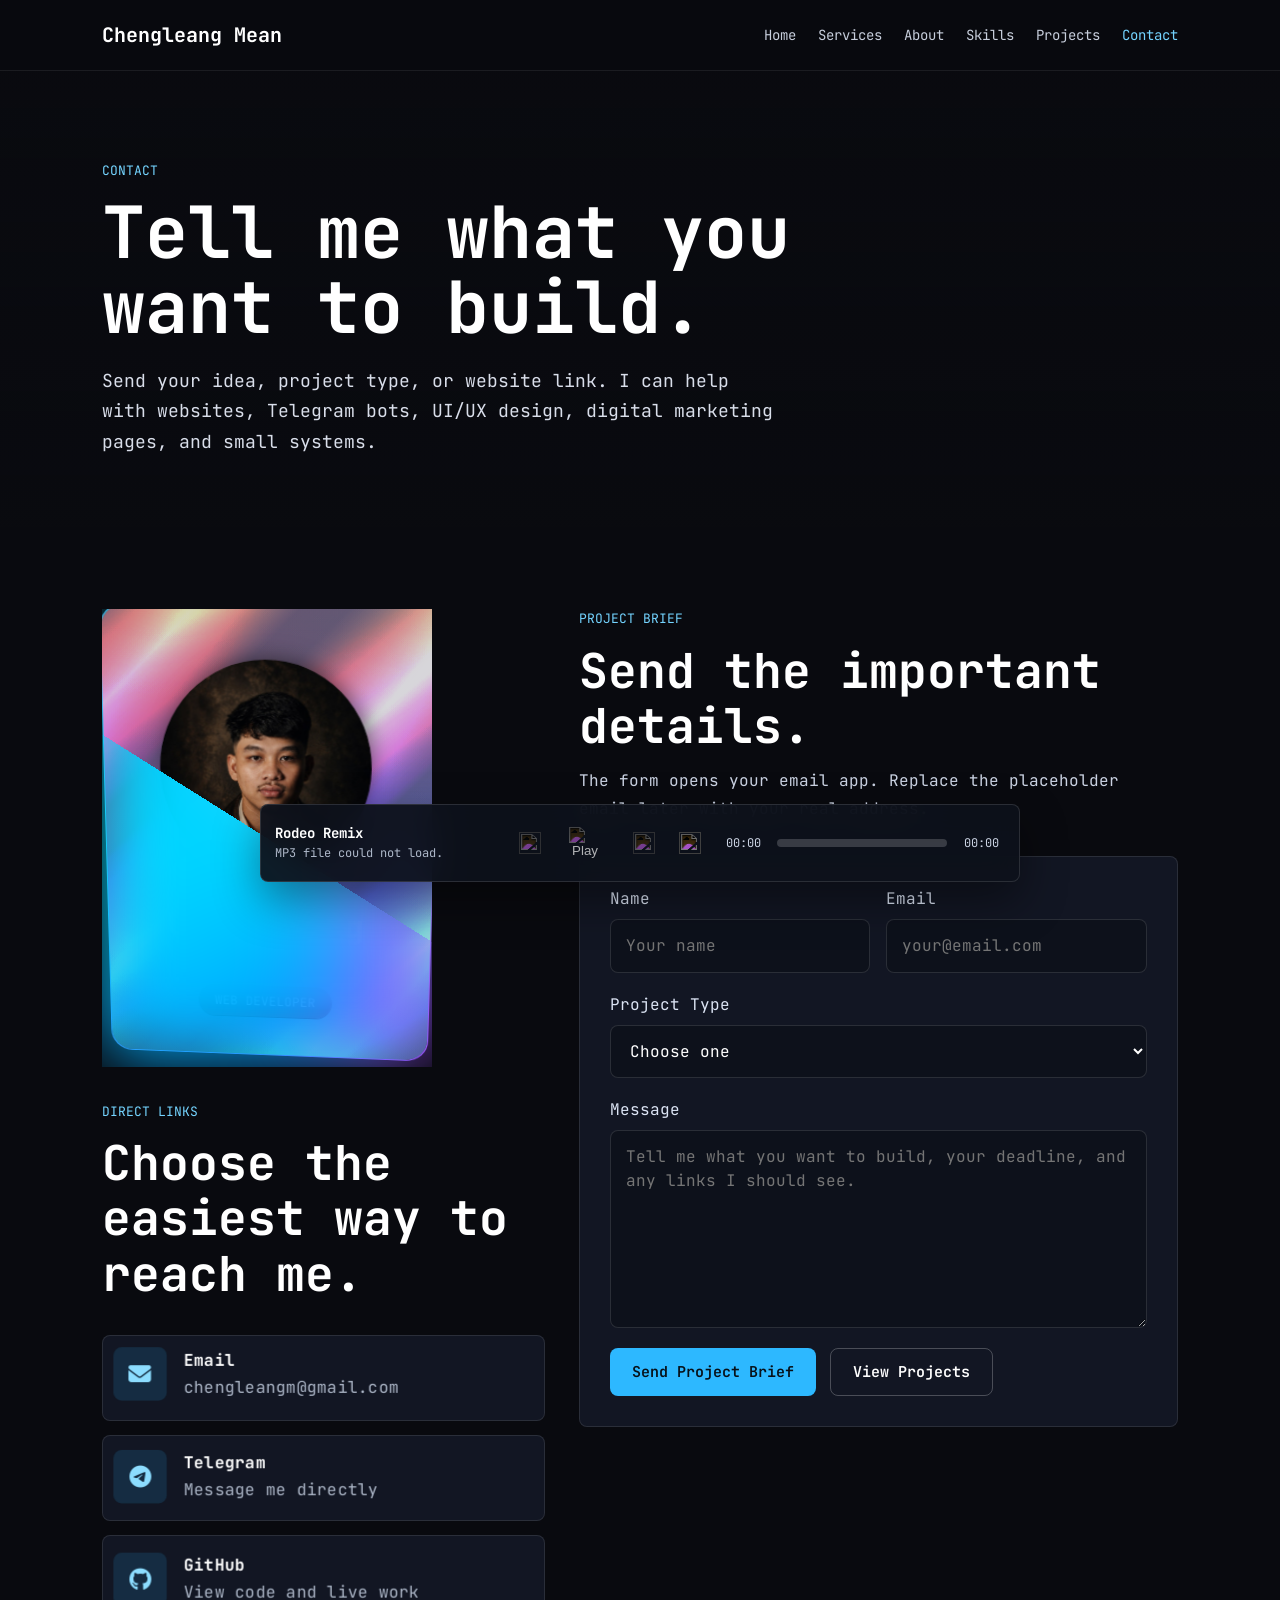
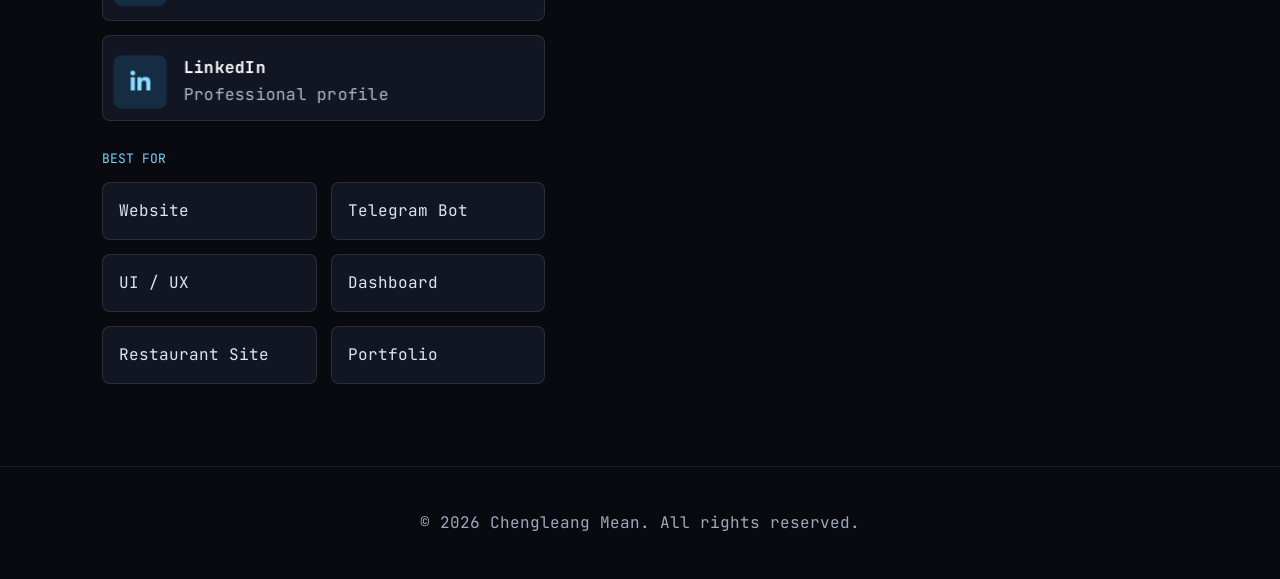
==== contact.html @ f8c08a5d "Initial commit: Portfolio project" ====
<!DOCTYPE html>
<html lang="en">
<head>
  <meta charset="UTF-8" />
  <meta name="viewport" content="width=device-width, initial-scale=1.0"/>
  <title>Contact | Chengleang Mean</title>
  <link rel="stylesheet" href="style.css">
  <link rel="stylesheet" href="https://cdnjs.cloudflare.com/ajax/libs/font-awesome/6.5.1/css/all.min.css"/>
</head>
<body>
<div class="cursor-light" aria-hidden="true"></div>

<header class="site-header">
  <a class="logo" href="index.html">Chengleang Mean</a>
  <nav class="nav-links">
    <a href="index.html">Home</a>
    <a href="services.html">Services</a>
    <a href="about.html">About</a>
    <a href="skills.html">Skills</a>
    <a href="projects.html">Projects</a>
    <a class="active" href="contact.html">Contact</a>
  </nav>
</header>

<main>
  <section class="page-hero contact-hero reveal">
    <p class="eyebrow">Contact</p>
    <h1>Tell me what you want to build.</h1>
    <p>
      Send your idea, project type, or website link. I can help with websites,
      Telegram bots, UI/UX design, digital marketing pages, and small systems.
    </p>
  </section>

  <section class="section-block contact-layout reveal">
    <aside class="contact-sidebar reveal">
      <div class="holo-card-wrapper active reveal">
        <section class="holo-card active" aria-label="Chengleang Mean contact card">
          <div class="holo-inside">
            <div class="holo-card__shine"></div>
            <div class="holo-card__glare"></div>
            <div class="holo-card__content holo-avatar__content">
              <img class="holo-avatar" src="chengleangm.jpg" alt="Chengleang Mean profile">
            </div>
            <div class="holo-card__content">
              <div class="holo-card__details">
                <h3>Chengleang Mean</h3>
                <p>Web Developer</p>
              </div>
            </div>
          </div>
        </section>
      </div>

      <div class="section-heading">
        <p class="eyebrow">Direct Links</p>
        <h2>Choose the easiest way to reach me.</h2>
      </div>

      <div class="contact-methods">
        <a class="contact-method tilt-card reveal" href="mailto:chengleangm@gmail.com">
          <i class="fa-solid fa-envelope"></i>
          <span>
            <strong>Email</strong>
            chengleangm@gmail.com
          </span>
        </a>

        <a class="contact-method tilt-card reveal" href="https://t.me/chengleangmh" target="_blank" rel="noopener">
          <i class="fab fa-telegram"></i>
          <span>
            <strong>Telegram</strong>
            Message me directly
          </span>
        </a>

        <a class="contact-method tilt-card reveal" href="https://github.com/" target="_blank" rel="noopener">
          <i class="fab fa-github"></i>
          <span>
            <strong>GitHub</strong>
            View code and live work
          </span>
        </a>

        <a class="contact-method tilt-card reveal" href="https://www.linkedin.com/in/chengleang-mean-443b2525b" target="_blank" rel="noopener">
          <i class="fab fa-linkedin-in"></i>
          <span>
            <strong>LinkedIn</strong>
            Professional profile
          </span>
        </a>
      </div>

      <div class="contact-note reveal">
        <p class="eyebrow">Best for</p>
        <div class="service-list compact-list">
          <span>Website</span>
          <span>Telegram Bot</span>
          <span>UI / UX</span>
          <span>Dashboard</span>
          <span>Restaurant Site</span>
          <span>Portfolio</span>
        </div>
      </div>
    </aside>

    <div class="contact-panel reveal">
      <div class="section-heading">
        <p class="eyebrow">Project Brief</p>
        <h2>Send the important details.</h2>
        <p class="contact-intro">
          The form opens your email app. Replace the placeholder email later with your real address.
        </p>
      </div>

      <form class="contact-form contact-form-new tilt-card reveal" action="mailto:chengleangm@gmail.com" method="post" enctype="text/plain">
        <div class="form-grid">
          <label>
            Name
            <input type="text" name="name" placeholder="Your name" required>
          </label>
          <label>
            Email
            <input type="email" name="email" placeholder="your@email.com" required>
          </label>
        </div>

        <label>
          Project Type
          <select name="project_type" required>
            <option value="">Choose one</option>
            <option>Website</option>
            <option>Telegram Bot</option>
            <option>UI / UX Design</option>
            <option>Dashboard</option>
            <option>Digital Marketing</option>
            <option>Other</option>
          </select>
        </label>

        <label>
          Message
          <textarea name="message" rows="7" placeholder="Tell me what you want to build, your deadline, and any links I should see." required></textarea>
        </label>

        <div class="form-actions">
          <button class="primary-btn" type="submit">Send Project Brief</button>
          <a class="secondary-btn" href="projects.html">View Projects</a>
        </div>
      </form>
    </div>
  </section>
</main>

<footer class="site-footer">
  <p>&copy; 2026 Chengleang Mean. All rights reserved.</p>
</footer>

<script src="script.js"></script>
</body>
</html>
---- style.css ----
@import url('https://fonts.googleapis.com/css2?family=JetBrains+Mono:wght@400;500;600;700&display=swap');

* {
  box-sizing: border-box;
}

html {
  scroll-behavior: smooth;
  -webkit-text-size-adjust: 100%;
  text-size-adjust: 100%;
}

body {
  margin: 0;
  font-family: "JetBrains Mono", "Consolas", "Courier New", monospace;
  background: #090a0f;
  color: #fff;
  overflow-x: hidden;
  line-height: 1.5;
}

a {
  color: inherit;
  text-decoration: none;
}

.cursor-light {
  position: fixed;
  top: 0;
  left: 0;
  width: 380px;
  height: 380px;
  pointer-events: none;
  z-index: 1;
  border-radius: 50%;
  background: radial-gradient(circle, rgba(45, 184, 255, 0.18), transparent 64%);
  opacity: 0;
  transform: translate3d(-50%, -50%, 0);
  transition: opacity 0.3s ease;
}

.cursor-light.is-visible {
  opacity: 1;
}

.site-header {
  position: sticky;
  top: 0;
  z-index: 20;

  display: flex;
  align-items: center;
  justify-content: space-between;
  gap: 24px;

  padding: 20px 8%;
  background: rgba(9, 10, 15, 0.85);
  border-bottom: 1px solid rgba(255, 255, 255, 0.08);
  backdrop-filter: blur(16px);
}

.logo {
  font-size: 20px;
  font-weight: 700;
}

.nav-links {
  display: flex;
  gap: 22px;
  color: #c7cedc;
  font-size: 14px;
}

.nav-links a {
  white-space: nowrap;
}

.nav-links a:hover {
  color: #fff;
}

.nav-links a.active {
  color: #74d4ff;
}

.page-hero {
  min-height: 42vh;
  padding: 90px 8% 70px;
  display: flex;
  justify-content: center;
  flex-direction: column;
  background:
    linear-gradient(rgba(9, 10, 15, 0.58), rgba(9, 10, 15, 0.94)),
    url("https://images.unsplash.com/photo-1498050108023-c5249f4df085?auto=format&fit=crop&w=1800&q=80") center/cover no-repeat;
}

.page-hero h1 {
  max-width: 820px;
  margin: 0;
  font-size: clamp(42px, 6vw, 72px);
  line-height: 1.05;
}

.page-hero p:not(.eyebrow) {
  max-width: 680px;
  margin: 20px 0 0;
  color: #d9deea;
  font-size: 18px;
  line-height: 1.7;
}

.service-web {
  background:
    linear-gradient(rgba(9, 10, 15, 0.58), rgba(9, 10, 15, 0.94)),
    url("https://images.unsplash.com/photo-1498050108023-c5249f4df085?auto=format&fit=crop&w=1800&q=80") center/cover no-repeat;
}

.service-bot {
  background:
    linear-gradient(rgba(9, 10, 15, 0.58), rgba(9, 10, 15, 0.94)),
    url("https://images.unsplash.com/photo-1518770660439-4636190af475?auto=format&fit=crop&w=1800&q=80") center/cover no-repeat;
}

.service-design {
  background:
    linear-gradient(rgba(9, 10, 15, 0.58), rgba(9, 10, 15, 0.94)),
    url("https://images.unsplash.com/photo-1581291518857-4e27b48ff24e?auto=format&fit=crop&w=1800&q=80") center/cover no-repeat;
}

.service-marketing {
  background:
    linear-gradient(rgba(9, 10, 15, 0.58), rgba(9, 10, 15, 0.94)),
    url("https://images.unsplash.com/photo-1460925895917-afdab827c52f?auto=format&fit=crop&w=1800&q=80") center/cover no-repeat;
}

.service-fullstack {
  background:
    linear-gradient(rgba(9, 10, 15, 0.58), rgba(9, 10, 15, 0.94)),
    url("https://images.unsplash.com/photo-1555066931-4365d14bab8c?auto=format&fit=crop&w=1800&q=80") center/cover no-repeat;
}

.service-security {
  background:
    linear-gradient(rgba(9, 10, 15, 0.58), rgba(9, 10, 15, 0.94)),
    url("https://images.unsplash.com/photo-1550751827-4bd374c3f58b?auto=format&fit=crop&w=1800&q=80") center/cover no-repeat;
}

.about-hero {
  background:
    linear-gradient(rgba(9, 10, 15, 0.48), rgba(9, 10, 15, 0.94)),
    url("https://images.unsplash.com/photo-1516321318423-f06f85e504b3?auto=format&fit=crop&w=1800&q=80") center/cover no-repeat;
}

.contact-hero {
  background:
    linear-gradient(rgba(9, 10, 15, 0.58), rgba(9, 10, 15, 0.94)),
    url("https://images.unsplash.com/photo-1516321497487-e288fb19713f?auto=format&fit=crop&w=1800&q=80") center/cover no-repeat;
}

.hero-section {
  position: relative;
  min-height: 86vh;
  padding: 90px 8% 70px;

  display: grid;
  grid-template-columns: minmax(0, 1.4fr) minmax(280px, 0.6fr);
  align-items: center;
  gap: 50px;

  background:
    linear-gradient(rgba(9, 10, 15, 0.42), rgba(9, 10, 15, 0.92)),
    url("https://images.unsplash.com/photo-1498050108023-c5249f4df085?auto=format&fit=crop&w=1800&q=80") center/cover no-repeat;
  isolation: isolate;
  overflow: hidden;
}

.hero-section::before {
  content: "";
  position: absolute;
  inset: 0;
  z-index: -1;
  background:
    radial-gradient(circle at var(--hero-x, 50%) var(--hero-y, 45%), rgba(45, 184, 255, 0.24), transparent 34%),
    linear-gradient(rgba(9, 10, 15, 0.2), rgba(9, 10, 15, 0.55));
  transition: background-position 0.2s ease;
}

.hero-content {
  max-width: 760px;
}

.eyebrow {
  margin: 0 0 14px;
  color: #74d4ff;
  font-size: 13px;
  letter-spacing: 0;
  text-transform: uppercase;
}

.hero-content h1 {
  margin: 0;
  max-width: 720px;
  font-size: clamp(42px, 7vw, 78px);
  line-height: 1.02;
}

.hero-content p:not(.eyebrow) {
  max-width: 620px;
  margin: 22px 0 0;
  color: #d9deea;
  font-size: 18px;
  line-height: 1.7;
}

.hero-actions {
  display: flex;
  flex-wrap: wrap;
  gap: 14px;
  margin-top: 34px;
}

.primary-btn,
.secondary-btn {
  display: inline-flex;
  align-items: center;
  justify-content: center;
  gap: 8px;
  min-height: 48px;
  padding: 0 22px;
  border-radius: 8px;
  font-size: 15px;
  font-family: inherit;
  font-weight: 600;
  text-align: center;
  line-height: 1.35;
}

.primary-btn {
  background: #2db8ff;
  color: #071018;
}

.secondary-btn {
  border: 1px solid rgba(255, 255, 255, 0.24);
  color: #fff;
}

.hero-panel {
  position: relative;
  padding: 28px;
  border: 1px solid rgba(255, 255, 255, 0.15);
  border-radius: 8px;
  background: rgba(9, 10, 15, 0.58);
  box-shadow: 0 20px 70px rgba(0, 0, 0, 0.35);
  transform-style: preserve-3d;
  will-change: transform;
}

.hero-panel::before,
.card::before,
.project-card::before {
  content: "";
  position: absolute;
  inset: 0;
  pointer-events: none;
  border-radius: inherit;
  background: radial-gradient(circle at var(--shine-x, 50%) var(--shine-y, 0%), rgba(255, 255, 255, 0.22), transparent 34%);
  opacity: 0;
  transition: opacity 0.25s ease;
  display: none;
}

.hero-panel.is-tilting::before,
.card.is-tilting::before,
.project-card.is-tilting::before {
  opacity: 0;
}

.hero-panel span {
  display: block;
  color: #aeb8c9;
  font-size: 14px;
  margin-bottom: 10px;
}

.hero-panel strong {
  display: block;
  font-size: 26px;
  line-height: 1.35;
}

.section-block {
  position: relative;
  padding: 82px 8%;
}

.section-heading {
  max-width: 760px;
  margin-bottom: 34px;
}

.section-heading h2,
.contact-section h2 {
  margin: 0;
  font-size: clamp(30px, 4vw, 48px);
  line-height: 1.15;
}

.split-section {
  display: grid;
  grid-template-columns: minmax(0, 0.9fr) minmax(0, 1.1fr);
  gap: 50px;
  background: #10131d;
}

.about-text p {
  margin: 0 0 18px;
  color: #cbd3e3;
  line-height: 1.8;
  font-size: 17px;
}

.about-actions {
  display: flex;
  flex-wrap: wrap;
  gap: 14px;
  margin-top: 26px;
}

.container {
  padding: 0;

  display: grid;

  grid-template-columns: repeat(4, minmax(0, 280px));

  gap: 25px;

  justify-content: center;
  perspective: 1200px;
}

.card {
  position: relative;
  display: block;
  width: 100%;
  height: 300px;
  background: #111;
  overflow: hidden;
  border-radius: 20px;
  transform-style: preserve-3d;
  transition: transform 0.18s ease, box-shadow 0.35s ease;
  box-shadow: 0 20px 40px rgba(0,0,0,0.5);
  will-change: transform;
  contain: layout paint;
  backface-visibility: hidden;
}

.card:focus-visible {
  outline: 3px solid #74d4ff;
  outline-offset: 5px;
}

.card img {
  width: 100%;
  height: 100%;
  display: block;
  object-fit: cover;
  object-position: center;
  filter: saturate(1.12) contrast(1.05);
  opacity: 0.72;
  transition: transform 0.45s ease, opacity 0.45s ease, filter 0.45s ease;
  transform: translateZ(0);
}

.card-info {
  position: absolute;
  bottom: 0;
  padding: 20px;
  z-index: 2;
  width: 100%;
  background: linear-gradient(to top, rgba(0,0,0,0.9), transparent);
  backdrop-filter: blur(5px);
  transform: translateZ(42px);
}

.card-info h1 {
  max-width: 270px;
  font-size: 28px;
  line-height: 1.1;
  margin-bottom: 10px;
  text-shadow: 0 2px 4px rgba(0,0,0,0.5);
}

.card-info p {
  line-height: 1.5;
  color: #ddd;
  text-shadow: 0 1px 2px rgba(0,0,0,0.5);
  margin: 0;
}

.card:hover,
.card.is-tilting {
  box-shadow: 0 28px 60px rgba(0,0,0,0.62);
}

.card:hover img {
  filter: saturate(1.24) contrast(1.08);
  opacity: 0.9;
  transform: scale(1.08);
}

.skills-grid {
  display: grid;
  grid-template-columns: repeat(5, minmax(140px, 1fr));
  gap: 14px;
}

.skills-grid span {
  min-height: 54px;
  padding: 16px;
  border: 1px solid rgba(255, 255, 255, 0.1);
  border-radius: 8px;
  background: #121623;
  color: #dce4f4;
  text-align: center;
}

.projects-grid {
  display: grid;
  grid-template-columns: repeat(3, minmax(0, 1fr));
  gap: 22px;
  perspective: 1200px;
}

.project-card {
  position: relative;
  overflow: hidden;
  border-radius: 8px;
  background: #121623;
  border: 1px solid rgba(255, 255, 255, 0.1);
  transform-style: preserve-3d;
  transition: transform 0.18s ease, border-color 0.3s ease, box-shadow 0.3s ease;
  will-change: transform;
  contain: layout paint;
  backface-visibility: hidden;
}

.project-card img {
  width: 100%;
  aspect-ratio: 16 / 10;
  object-fit: cover;
  object-position: center;
  display: block;
  filter: saturate(1.08) contrast(1.04);
}

.project-card div {
  padding: 20px;
  transform: translateZ(34px);
}

.project-card:hover,
.project-card.is-tilting {
  border-color: rgba(116, 212, 255, 0.38);
  box-shadow: 0 24px 58px rgba(0, 0, 0, 0.42);
}

.project-card h3 {
  margin: 0 0 10px;
  font-size: 22px;
}

.project-card p {
  margin: 0 0 14px;
  color: #cbd3e3;
  line-height: 1.6;
}

.project-card span {
  display: block;
  margin-bottom: 18px;
  color: #74d4ff;
  font-size: 14px;
}

.project-meta {
  display: grid;
  gap: 8px;
  margin: 0 0 18px;
  padding: 0 !important;
  transform: translateZ(34px);
}

.project-meta small {
  display: block;
  padding: 9px 10px;
  border-radius: 8px;
  background: rgba(255, 255, 255, 0.055);
  color: #dce4f4;
  line-height: 1.45;
}

.project-points {
  display: grid;
  gap: 8px;
  margin: 0 0 20px;
  padding-left: 18px;
  color: #dce4f4;
  font-size: 14px;
  line-height: 1.55;
}

.project-points.compact {
  gap: 6px;
  margin-bottom: 18px;
}

.project-card a {
  display: inline-flex;
  align-items: center;
  min-height: 40px;
  padding: 0 16px;
  border-radius: 8px;
  background: rgba(45, 184, 255, 0.14);
  color: #8cddff;
}

.project-ring-section {
  overflow: hidden;
  background: #10131d;
}

.project-ring-stage {
  position: relative;
  min-height: 560px;
  display: grid;
  place-items: center;
  perspective: 1800px;
  overflow: hidden;
  border-block: 1px solid rgba(255, 255, 255, 0.08);
  contain: layout paint;
}

.project-ring,
.project-ring-card,
.project-ring-vignette,
.project-ring-dragger {
  transform-style: preserve-3d;
  user-select: none;
}

.project-ring {
  position: relative;
  width: min(72vw, 520px);
  height: 310px;
}

.project-ring-card {
  position: absolute;
  inset: 0;
  display: flex;
  justify-content: flex-end;
  flex-direction: column;
  gap: 8px;
  padding: 24px;
  overflow: hidden;
  border-radius: 8px;
  background-size: cover;
  background-position: center;
  border: 1px solid rgba(255, 255, 255, 0.16);
  box-shadow: 0 30px 80px rgba(0, 0, 0, 0.48);
  backface-visibility: hidden;
  will-change: transform;
  contain: paint;
}

.project-ring-card::before {
  content: "";
  position: absolute;
  inset: 0;
  pointer-events: none;
  background: linear-gradient(to top, rgba(0, 0, 0, 0.7), rgba(0, 0, 0, 0));
}

.project-ring-card span,
.project-ring-card small {
  position: relative;
  z-index: 1;
  display: block;
  text-shadow: 0 3px 12px rgba(0, 0, 0, 0.65);
}

.project-ring-card span {
  color: #fff;
  font-size: clamp(22px, 3vw, 32px);
  font-weight: 700;
  line-height: 1.1;
}

.project-ring-card small {
  max-width: 420px;
  color: #dce4f4;
  font-size: 14px;
  line-height: 1.55;
}

.project-ring-vignette {
  position: absolute;
  inset: 0;
  pointer-events: none;
  display: none;
}

.project-ring-dragger {
  position: absolute;
  inset: 0;
  cursor: grab;
  z-index: 3;
}

.project-ring-dragger:active {
  cursor: grabbing;
}

.contact-section {
  display: grid;
  grid-template-columns: minmax(0, 1fr) minmax(280px, 0.8fr);
  gap: 40px;
  align-items: center;
  background: #10131d;
}

.contact-section p:not(.eyebrow) {
  color: #cbd3e3;
  line-height: 1.7;
}

.contact-links {
  display: grid;
  grid-template-columns: repeat(2, minmax(0, 1fr));
  gap: 14px;
}

.contact-links a {
  display: flex;
  align-items: center;
  gap: 10px;
  min-height: 54px;
  padding: 0 16px;
  border-radius: 8px;
  background: #151a27;
  border: 1px solid rgba(255, 255, 255, 0.1);
  color: #e6ecf7;
  transition: transform 0.25s ease, border-color 0.25s ease, background 0.25s ease;
  line-height: 1.35;
}

.contact-links a:hover {
  transform: translateY(-4px);
  border-color: rgba(116, 212, 255, 0.42);
  background: #1a2131;
}

.contact-links i {
  color: #74d4ff;
}

.portfolio-music-section {
  overflow: hidden;
  background:
    radial-gradient(circle at 18% 20%, rgba(116, 212, 255, 0.16), transparent 28%),
    linear-gradient(135deg, #10131d 0%, #151a27 100%);
}

.portfolio-music-container {
  position: relative;
  display: grid;
  grid-template-columns: minmax(220px, 320px) minmax(280px, 500px);
  align-items: stretch;
  width: min(100%, 860px);
  margin-inline: auto;
  border-radius: 8px;
  overflow: visible;
  box-shadow: 0 28px 70px rgba(0, 0, 0, 0.38);
}

.portfolio-album-cover {
  position: relative;
  min-height: 320px;
  background: #0d111b;
}

.portfolio-cover {
  width: 100%;
  height: 100%;
  display: block;
  object-fit: cover;
  filter: saturate(1.05) contrast(1.04);
}

.portfolio-music-player {
  display: flex;
  justify-content: center;
  flex-direction: column;
  gap: 14px;
  padding: 34px;
  background: #f6f8fc;
  color: #151a27;
}

.portfolio-music-title {
  margin: 0;
  font-size: clamp(26px, 4vw, 40px);
  line-height: 1.1;
}

.portfolio-music-author,
.portfolio-music-note {
  margin: 0;
  color: #5e687a;
}

.portfolio-music-time {
  display: flex;
  justify-content: space-between;
  gap: 20px;
  color: #5e687a;
  font-size: 14px;
}

.portfolio-music-bar {
  width: 100%;
  height: 10px;
  padding: 0;
  overflow: hidden;
  border: 0;
  border-radius: 999px;
  background: #dfe5ef;
  cursor: pointer;
}

.portfolio-music-bar span {
  display: block;
  width: 0%;
  height: 100%;
  border-radius: inherit;
  background: #2db8ff;
  transition: width 0.18s linear;
}

.portfolio-music-order {
  display: flex;
  justify-content: flex-end;
}

.portfolio-icon-button,
.portfolio-play-button {
  border: 0;
  background: transparent;
  cursor: pointer;
  opacity: 0.68;
  transition: opacity 0.25s ease, transform 0.25s ease;
}

.portfolio-icon-button:hover,
.portfolio-play-button:hover,
.portfolio-icon-button.is-active {
  opacity: 1;
}

.portfolio-icon-button:active,
.portfolio-play-button:active {
  transform: scale(0.94);
}

.portfolio-icon-button {
  width: 34px;
  height: 34px;
  padding: 6px;
}

.portfolio-play-button {
  width: 64px;
  height: 64px;
  padding: 10px;
}

.portfolio-icon-button img,
.portfolio-play-button img {
  width: 100%;
  height: 100%;
  display: block;
}

.portfolio-music-control {
  display: flex;
  align-items: center;
  justify-content: center;
  gap: 20px;
}

.global-music-player {
  position: fixed;
  left: 50%;
  bottom: 18px;
  z-index: 60;
  width: min(calc(100% - 28px), 760px);
  min-height: 72px;
  display: grid;
  grid-template-columns: minmax(140px, 1fr) 36px 58px 36px 36px 48px minmax(90px, 170px) 48px;
  gap: 10px;
  align-items: center;
  padding: 12px 14px;
  border-radius: 8px;
  border: 1px solid rgba(255, 255, 255, 0.12);
  background: rgba(13, 17, 27, 0.94);
  color: #fff;
  box-shadow: 0 18px 46px rgba(0, 0, 0, 0.42);
  backdrop-filter: blur(16px);
  transform: translateX(-50%);
}

.global-music-player strong,
.global-music-player span {
  display: block;
}

.global-music-player strong {
  font-size: 14px;
  line-height: 1.25;
}

.global-music-player [data-music-status] {
  margin-top: 3px;
  color: #aeb8c9;
  font-size: 12px;
  line-height: 1.35;
}

.global-music-player .portfolio-icon-button {
  filter: invert(1);
}

.global-music-player .portfolio-play-button {
  width: 52px;
  height: 52px;
  filter: invert(1);
}

.global-music-time {
  color: #cbd3e3;
  font-size: 12px;
  text-align: center;
}

.global-music-progress {
  height: 8px;
  padding: 0;
  overflow: hidden;
  border: 0;
  border-radius: 999px;
  background: rgba(255, 255, 255, 0.18);
  cursor: pointer;
}

.global-music-progress span {
  width: 0%;
  height: 100%;
  border-radius: inherit;
  background: #2db8ff;
}

.site-footer {
  padding: 28px 8%;
  color: #9fa9bb;
  text-align: center;
  background: #090a0f;
  border-top: 1px solid rgba(255, 255, 255, 0.08);
}

.reveal {
  opacity: 0;
  transform: translateY(36px);
  transition: opacity 0.75s ease, transform 0.75s ease;
}

.reveal.is-visible {
  opacity: 1;
  transform: translateY(0);
}

.skills-grid span {
  transition: transform 0.25s ease, border-color 0.25s ease, background 0.25s ease;
}

.skills-grid span:hover {
  transform: translateY(-5px) scale(1.02);
  border-color: rgba(116, 212, 255, 0.38);
  background: #172033;
}

.detail-grid {
  display: grid;
  grid-template-columns: repeat(3, minmax(0, 1fr));
  gap: 22px;
  perspective: 1200px;
}

.detail-card {
  position: relative;
  min-height: 230px;
  padding: 28px;
  border-radius: 8px;
  background: #121623;
  border: 1px solid rgba(255, 255, 255, 0.1);
  transform-style: preserve-3d;
  transition: transform 0.18s ease, border-color 0.25s ease, box-shadow 0.25s ease;
  will-change: transform;
  contain: layout paint;
  backface-visibility: hidden;
}

.detail-card::before,
.contact-form::before {
  content: "";
  position: absolute;
  inset: 0;
  pointer-events: none;
  border-radius: inherit;
  background: radial-gradient(circle at var(--shine-x, 50%) var(--shine-y, 0%), rgba(255, 255, 255, 0.18), transparent 38%);
  opacity: 0;
  transition: opacity 0.25s ease;
  display: none;
}

.detail-card.is-tilting::before,
.contact-form.is-tilting::before {
  opacity: 0;
}

.detail-card:hover,
.detail-card.is-tilting {
  border-color: rgba(116, 212, 255, 0.38);
  box-shadow: 0 24px 58px rgba(0, 0, 0, 0.42);
}

.detail-card i {
  color: #74d4ff;
  font-size: 30px;
  margin-bottom: 20px;
  transform: translateZ(36px);
}

.detail-card h3,
.detail-card p {
  transform: translateZ(32px);
}

.detail-card h3 {
  margin: 0 0 12px;
  font-size: 22px;
}

.detail-card p {
  margin: 0;
  color: #cbd3e3;
  line-height: 1.7;
}

.service-list {
  display: grid;
  grid-template-columns: repeat(4, minmax(0, 1fr));
  gap: 14px;
}

.service-list span {
  min-height: 58px;
  display: flex;
  align-items: center;
  padding: 14px 16px;
  border-radius: 8px;
  background: #121623;
  border: 1px solid rgba(255, 255, 255, 0.1);
  color: #dce4f4;
  transition: transform 0.25s ease, border-color 0.25s ease, background 0.25s ease;
}

.service-list span:hover {
  transform: translateY(-4px);
  border-color: rgba(116, 212, 255, 0.38);
  background: #172033;
}

.service-detail-grid {
  display: grid;
  grid-template-columns: repeat(2, minmax(0, 1fr));
  gap: 22px;
  perspective: 1200px;
}

.service-detail-card {
  position: relative;
  display: grid;
  grid-template-columns: 54px minmax(0, 1fr);
  gap: 20px;
  min-height: 300px;
  padding: 26px;
  border-radius: 8px;
  background: #121623;
  border: 1px solid rgba(255, 255, 255, 0.1);
  transform-style: preserve-3d;
  transition: transform 0.18s ease, border-color 0.25s ease, box-shadow 0.25s ease;
  will-change: transform;
  contain: layout paint;
  backface-visibility: hidden;
}

.service-detail-card::before {
  content: "";
  position: absolute;
  inset: 0;
  pointer-events: none;
  border-radius: inherit;
  background: radial-gradient(circle at var(--shine-x, 50%) var(--shine-y, 0%), rgba(255, 255, 255, 0.18), transparent 38%);
  opacity: 0;
  transition: opacity 0.25s ease;
  display: none;
}

.service-detail-card:hover,
.service-detail-card.is-tilting {
  border-color: rgba(116, 212, 255, 0.38);
  box-shadow: 0 24px 58px rgba(0, 0, 0, 0.42);
}

.service-detail-card.is-tilting::before {
  opacity: 0;
}

.service-detail-card i {
  display: inline-flex;
  align-items: center;
  justify-content: center;
  width: 54px;
  height: 54px;
  border-radius: 8px;
  background: rgba(45, 184, 255, 0.14);
  color: #8cddff;
  font-size: 24px;
  transform: translateZ(36px);
}

.service-detail-card div {
  transform: translateZ(30px);
}

.service-detail-card h3 {
  margin: 0 0 12px;
  font-size: 24px;
}

.service-detail-card p {
  margin: 0 0 16px;
  color: #cbd3e3;
  line-height: 1.7;
}

.service-detail-card ul {
  margin: 0 0 20px;
  padding-left: 20px;
  color: #dce4f4;
  line-height: 1.8;
}

.service-detail-card a {
  display: inline-flex;
  align-items: center;
  min-height: 40px;
  padding: 0 16px;
  border-radius: 8px;
  background: rgba(45, 184, 255, 0.14);
  color: #8cddff;
  transition: transform 0.25s ease, box-shadow 0.25s ease, background 0.25s ease;
}

.service-detail-card a:hover {
  transform: translateY(-3px);
  box-shadow: 0 14px 34px rgba(45, 184, 255, 0.18);
}

.stats-grid {
  display: grid;
  grid-template-columns: repeat(4, minmax(0, 1fr));
  gap: 18px;
  perspective: 1200px;
}

.stat-card {
  position: relative;
  min-height: 170px;
  padding: 24px;
  border-radius: 8px;
  background: #121623;
  border: 1px solid rgba(255, 255, 255, 0.1);
  transform-style: preserve-3d;
  transition: transform 0.18s ease, border-color 0.25s ease, box-shadow 0.25s ease;
  will-change: transform;
  contain: layout paint;
  backface-visibility: hidden;
}

.stat-card::before {
  content: "";
  position: absolute;
  inset: 0;
  pointer-events: none;
  border-radius: inherit;
  background: radial-gradient(circle at var(--shine-x, 50%) var(--shine-y, 0%), rgba(255, 255, 255, 0.18), transparent 38%);
  opacity: 0;
  transition: opacity 0.25s ease;
  display: none;
}

.stat-card.is-tilting::before {
  opacity: 0;
}

.stat-card:hover,
.stat-card.is-tilting {
  border-color: rgba(116, 212, 255, 0.38);
  box-shadow: 0 24px 58px rgba(0, 0, 0, 0.42);
}

.stat-card strong {
  display: block;
  color: #74d4ff;
  font-size: 34px;
  margin-bottom: 18px;
  transform: translateZ(34px);
}

.stat-card span {
  display: block;
  color: #dce4f4;
  line-height: 1.55;
  transform: translateZ(30px);
}

.process-section {
  background: #10131d;
}

.process-list {
  display: grid;
  gap: 16px;
}

.process-item {
  display: grid;
  grid-template-columns: 58px minmax(0, 1fr);
  gap: 20px;
  align-items: start;
  padding: 22px;
  border-radius: 8px;
  background: #121623;
  border: 1px solid rgba(255, 255, 255, 0.1);
}

.process-item span {
  display: inline-flex;
  align-items: center;
  justify-content: center;
  width: 46px;
  height: 46px;
  border-radius: 8px;
  background: rgba(45, 184, 255, 0.14);
  color: #8cddff;
  font-size: 20px;
}

.process-item h3 {
  margin: 0 0 8px;
  font-size: 22px;
}

.process-item p {
  margin: 0;
  color: #cbd3e3;
  line-height: 1.7;
}

.about-cta {
  display: flex;
  align-items: center;
  justify-content: space-between;
  gap: 28px;
  background:
    linear-gradient(rgba(9, 10, 15, 0.82), rgba(9, 10, 15, 0.92)),
    url("https://images.unsplash.com/photo-1551434678-e076c223a692?auto=format&fit=crop&w=1800&q=80") center/cover no-repeat;
}

.about-cta h2 {
  max-width: 820px;
  margin: 0;
  font-size: clamp(30px, 4vw, 48px);
  line-height: 1.15;
}

.contact-page {
  display: grid;
  grid-template-columns: minmax(260px, 0.7fr) minmax(320px, 1fr);
  gap: 30px;
  align-items: start;
}

.contact-layout {
  display: grid;
  grid-template-columns: minmax(300px, 0.85fr) minmax(0, 1.15fr);
  gap: 34px;
  align-items: start;
}

.holo-card-wrapper {
  --pointer-x: 50%;
  --pointer-y: 50%;
  --pointer-from-center: 0;
  --pointer-from-top: 0.5;
  --pointer-from-left: 0.5;
  --card-opacity: 0;
  --rotate-x: 0deg;
  --rotate-y: 0deg;
  --background-x: 50%;
  --background-y: 50%;
  --holo-grain: url("https://assets.codepen.io/13471/grain.webp");
  --holo-mask: url("https://assets.codepen.io/13471/metafy-repeat.png");
  --holo-radius: 22px;

  position: relative;
  width: min(100%, 330px);
  margin: 0 0 34px;
  perspective: 900px;
  transform-style: preserve-3d;
  touch-action: none;
  contain: layout paint;
}

.holo-card-wrapper::before {
  content: "";
  position: absolute;
  inset: -12px;
  border-radius: var(--holo-radius);
  background:
    radial-gradient(
      farthest-side circle at var(--pointer-x) var(--pointer-y),
      hsla(266, 100%, 90%, var(--card-opacity)) 4%,
      hsla(266, 50%, 80%, calc(var(--card-opacity) * 0.75)) 10%,
      hsla(266, 25%, 70%, calc(var(--card-opacity) * 0.5)) 50%,
      hsla(266, 0%, 60%, 0) 100%
    ),
    radial-gradient(35% 52% at 55% 20%, rgba(0, 255, 170, 0.76) 0%, rgba(7, 58, 255, 0) 100%),
    radial-gradient(100% 100% at 50% 50%, #00c1ff 1%, rgba(7, 58, 255, 0) 76%),
    conic-gradient(from 124deg at 50% 50%, #c137ff 0%, #07c6ff 40%, #07c6ff 60%, #c137ff 100%);
  filter: contrast(1.2) saturate(1.8) blur(36px);
  opacity: var(--card-opacity);
  transform: scale(0.9) translate3d(0, 0, 0.1px);
  transition: opacity 0.45s ease, filter 0.45s ease;
}

.holo-card-wrapper:hover,
.holo-card-wrapper.active {
  --card-opacity: 1;
}

.holo-card {
  position: relative;
  display: grid;
  width: 100%;
  aspect-ratio: 0.72;
  overflow: hidden;
  border-radius: var(--holo-radius);
  background:
    radial-gradient(
      farthest-side circle at var(--pointer-x) var(--pointer-y),
      hsla(266, 100%, 90%, var(--card-opacity)) 4%,
      hsla(266, 50%, 80%, calc(var(--card-opacity) * 0.75)) 10%,
      hsla(266, 25%, 70%, calc(var(--card-opacity) * 0.5)) 50%,
      hsla(266, 0%, 60%, 0) 100%
    ),
    radial-gradient(35% 52% at 55% 20%, rgba(0, 255, 170, 0.76) 0%, rgba(7, 58, 255, 0) 100%),
    radial-gradient(100% 100% at 50% 50%, #00c1ff 1%, rgba(7, 58, 255, 0) 76%),
    conic-gradient(from 124deg at 50% 50%, #c137ff 0%, #07c6ff 40%, #07c6ff 60%, #c137ff 100%);
  box-shadow:
    rgba(0, 0, 0, 0.75) calc((var(--pointer-from-left) * 10px) - 3px)
    calc((var(--pointer-from-top) * 20px) - 6px) 24px -6px;
  transform: translate3d(0, 0, 0.1px) rotateX(var(--rotate-y)) rotateY(var(--rotate-x));
  transform-style: preserve-3d;
  transition: transform 0.7s ease;
  will-change: transform;
  backface-visibility: hidden;
}

.holo-inside,
.holo-card__shine,
.holo-card__glare,
.holo-card__content {
  position: absolute;
  inset: 0;
  border-radius: var(--holo-radius);
  transform-style: preserve-3d;
  pointer-events: none;
  will-change: transform, opacity, background-position, filter;
}

.holo-inside {
  inset: 1px;
  background:
    linear-gradient(145deg, rgba(96, 73, 110, 0.55) 0%, rgba(113, 196, 255, 0.27) 100%),
    rgba(0, 0, 0, 0.88);
}

.holo-card__shine {
  z-index: 3;
  background-image:
    repeating-linear-gradient(
      0deg,
      hsl(2, 100%, 73%) 5%,
      hsl(53, 100%, 69%) 10%,
      hsl(93, 100%, 69%) 15%,
      hsl(176, 100%, 76%) 20%,
      hsl(228, 100%, 74%) 25%,
      hsl(283, 100%, 73%) 30%,
      hsl(2, 100%, 73%) 35%
    ),
    repeating-linear-gradient(
      -45deg,
      #0e152e 0%,
      hsl(180, 10%, 60%) 3.8%,
      hsl(180, 29%, 66%) 4.5%,
      hsl(180, 10%, 60%) 5.2%,
      #0e152e 10%,
      #0e152e 12%
    ),
    radial-gradient(
      farthest-corner circle at var(--pointer-x) var(--pointer-y),
      hsla(0, 0%, 100%, 0.38) 0%,
      hsla(0, 0%, 50%, 0.12) 42%,
      hsla(0, 0%, 0%, 0.12) 100%
    );
  background-size: 500% 500%, 300% 300%, 200% 200%;
  background-position:
    0% var(--background-y),
    var(--background-x) var(--background-y),
    center;
  background-blend-mode: color, hard-light, screen;
  filter: brightness(0.85) contrast(1.45) saturate(0.75) opacity(calc(0.25 + var(--card-opacity) * 0.55));
  mix-blend-mode: color-dodge;
}

.holo-card__shine::before {
  content: "";
  position: absolute;
  inset: 0;
  border-radius: inherit;
  background:
    linear-gradient(45deg, #76fff6, #7da4ff, #e78bff, #ff8888, #ffe875, #95ff86),
    radial-gradient(circle at var(--pointer-x) var(--pointer-y), hsl(0, 0%, 75%) 0%, hsla(0, 0%, 30%, 0.18) 90%),
    var(--holo-grain);
  background-size: 250% 250%, 100% 100%, 220px 220px;
  background-position:
    var(--pointer-x) var(--pointer-y),
    center,
    calc(var(--pointer-x) * 0.01) calc(var(--pointer-y) * 0.01);
  background-blend-mode: color-dodge;
  filter: brightness(calc(2 - var(--pointer-from-center))) contrast(calc(var(--pointer-from-center) + 1.4));
  opacity: calc(var(--card-opacity) * 0.55);
  mix-blend-mode: luminosity;
}

.holo-card__glare {
  z-index: 4;
  display: none;
  background-image:
    radial-gradient(
      farthest-corner circle at var(--pointer-x) var(--pointer-y),
      hsla(248, 25%, 82%, 0.82) 9%,
      hsla(207, 40%, 30%, 0.42) 48%,
      hsla(0, 0%, 0%, 0.06) 90%
    );
  filter: brightness(0.85) contrast(1.2);
  mix-blend-mode: overlay;
}

.holo-card__content {
  z-index: 5;
  display: grid;
  padding: 22px;
  text-align: center;
  transform:
    translate3d(
      calc(var(--pointer-from-left) * -8px + 4px),
      calc(var(--pointer-from-top) * -8px + 4px),
      0.1px
    );
}

.holo-avatar__content {
  z-index: 6;
  place-items: start center;
  mix-blend-mode: normal;
}

.holo-avatar {
  position: relative;
  z-index: 7;
  width: min(74%, 220px);
  aspect-ratio: 1;
  margin-top: 10%;
  border-radius: 999px;
  object-fit: cover;
  opacity: 1;
  box-shadow:
    rgba(0, 0, 0, 0.6) calc((var(--pointer-from-left) * 8px) - 3px)
    calc((var(--pointer-from-top) * 16px) - 5px) 22px -4px;
}

.holo-card__details {
  align-self: end;
  display: grid;
  justify-items: center;
  gap: 12px;
  margin-bottom: 8%;
}

.holo-card__details h3 {
  margin: 0;
  font-size: clamp(22px, 4vw, 34px);
  line-height: 1.05;
  background: linear-gradient(to bottom, #fff, #aaaadd);
  -webkit-background-clip: text;
  background-clip: text;
  -webkit-text-fill-color: transparent;
  mix-blend-mode: plus-lighter;
}

.holo-card__details p {
  width: max-content;
  margin: 0;
  padding: 0.45em 1.2em;
  border-radius: 999px;
  color: #fff;
  background:
    linear-gradient(
      to bottom,
      #465964 calc(-100% + var(--pointer-y)),
      #202539 30%,
      #14181d 70%,
      #544855 calc(100% + var(--pointer-y))
    );
  box-shadow:
    0 0 0 1px #14181d,
    rgba(0, 0, 0, 0.6) calc((var(--pointer-from-left) * 6px) - 2px)
    calc((var(--pointer-from-top) * 14px) - 4px) 15px -5px;
  font-size: 13px;
  text-transform: uppercase;
}

.contact-sidebar,
.contact-panel {
  min-width: 0;
}

.contact-methods {
  display: grid;
  gap: 14px;
  perspective: 1200px;
}

.contact-method {
  position: relative;
  display: grid;
  grid-template-columns: 52px minmax(0, 1fr);
  gap: 16px;
  align-items: center;
  min-height: 78px;
  padding: 16px;
  border-radius: 8px;
  background: #121623;
  border: 1px solid rgba(255, 255, 255, 0.1);
  transform-style: preserve-3d;
  transition: transform 0.18s ease, border-color 0.25s ease, box-shadow 0.25s ease, background 0.25s ease;
  contain: layout paint;
  backface-visibility: hidden;
}

.contact-method::before {
  content: "";
  position: absolute;
  inset: 0;
  pointer-events: none;
  border-radius: inherit;
  background: radial-gradient(circle at var(--shine-x, 50%) var(--shine-y, 0%), rgba(255, 255, 255, 0.16), transparent 38%);
  opacity: 0;
  transition: opacity 0.25s ease;
  display: none;
}

.contact-method:hover,
.contact-method.is-tilting {
  border-color: rgba(116, 212, 255, 0.38);
  background: #151b2a;
  box-shadow: 0 20px 48px rgba(0, 0, 0, 0.38);
}

.contact-method.is-tilting::before {
  opacity: 0;
}

.contact-method i {
  display: inline-flex;
  align-items: center;
  justify-content: center;
  width: 52px;
  height: 52px;
  border-radius: 8px;
  background: rgba(45, 184, 255, 0.14);
  color: #8cddff;
  font-size: 22px;
  transform: translateZ(32px);
}

.contact-method span {
  display: grid;
  gap: 4px;
  color: #aeb8c9;
  line-height: 1.4;
  overflow-wrap: anywhere;
  transform: translateZ(28px);
}

.contact-method strong {
  color: #fff;
  font-size: 16px;
}

.contact-note {
  margin-top: 28px;
}

.compact-list {
  grid-template-columns: repeat(2, minmax(0, 1fr));
}

.contact-intro {
  margin: 14px 0 0;
  color: #cbd3e3;
  line-height: 1.7;
}

.contact-form {
  position: relative;
  display: grid;
  gap: 18px;
  padding: 26px;
  border-radius: 8px;
  background: #121623;
  border: 1px solid rgba(255, 255, 255, 0.1);
  transform-style: preserve-3d;
  transition: transform 0.18s ease, border-color 0.25s ease, box-shadow 0.25s ease;
  contain: layout paint;
  backface-visibility: hidden;
}

.contact-form:hover,
.contact-form.is-tilting {
  border-color: rgba(116, 212, 255, 0.38);
  box-shadow: 0 24px 58px rgba(0, 0, 0, 0.42);
}

.contact-form label {
  display: grid;
  gap: 8px;
  color: #dce4f4;
  transform: translateZ(28px);
}

.contact-form input,
.contact-form textarea,
.contact-form select {
  width: 100%;
  border: 1px solid rgba(255, 255, 255, 0.12);
  border-radius: 8px;
  background: #0d111b;
  color: #fff;
  font: inherit;
  padding: 14px 15px;
  outline: none;
}

.contact-form input:focus,
.contact-form textarea:focus,
.contact-form select:focus {
  border-color: rgba(116, 212, 255, 0.7);
}

.contact-form button {
  border: 0;
  cursor: pointer;
  justify-self: start;
  transform: translateZ(28px);
}

.contact-form-new {
  gap: 20px;
  padding: 30px;
}

.form-grid {
  display: grid;
  grid-template-columns: repeat(2, minmax(0, 1fr));
  gap: 16px;
}

.form-actions {
  display: flex;
  flex-wrap: wrap;
  gap: 14px;
  transform: translateZ(28px);
}

.form-actions .secondary-btn {
  min-width: 160px;
}

.primary-btn,
.secondary-btn,
.project-card a {
  transition: transform 0.25s ease, box-shadow 0.25s ease, background 0.25s ease;
}

.primary-btn:hover,
.secondary-btn:hover,
.project-card a:hover {
  transform: translateY(-3px);
  box-shadow: 0 14px 34px rgba(45, 184, 255, 0.18);
}

@media (prefers-reduced-motion: reduce) {
  *,
  *::before,
  *::after {
    animation-duration: 0.01ms !important;
    animation-iteration-count: 1 !important;
    scroll-behavior: auto !important;
    transition-duration: 0.01ms !important;
  }

  .reveal {
    opacity: 1;
    transform: none;
  }
}

@media(max-width: 1100px){

  .hero-section,
  .split-section,
  .contact-section,
  .contact-page,
  .contact-layout {
    grid-template-columns: 1fr;
  }

  .container{
    grid-template-columns: repeat(2, minmax(0, 320px));
  }

  .skills-grid,
  .projects-grid,
  .detail-grid,
  .service-list,
  .service-detail-grid,
  .stats-grid {
    grid-template-columns: repeat(2, minmax(0, 1fr));
  }

  .portfolio-music-container {
    grid-template-columns: minmax(0, 1fr);
    width: min(100%, 440px);
  }

  .portfolio-album-cover {
    min-height: auto;
    aspect-ratio: 1;
  }

}

@media(max-width: 768px){

  .site-header {
    position: sticky;
    align-items: flex-start;
    flex-direction: column;
    gap: 14px;
    padding: 16px 6%;
  }

  .nav-links {
    width: 100%;
    overflow-x: auto;
    gap: 10px;
    padding: 0 0 6px;
    scrollbar-width: thin;
  }

  .nav-links a {
    min-height: 40px;
    display: inline-flex;
    align-items: center;
    padding: 0 12px;
    border-radius: 8px;
    background: rgba(255, 255, 255, 0.05);
  }

  .hero-section,
  .section-block,
  .page-hero {
    padding-left: 6%;
    padding-right: 6%;
  }

  .hero-section {
    min-height: auto;
    padding-top: 64px;
    padding-bottom: 58px;
  }

  .page-hero {
    min-height: auto;
    padding-top: 58px;
    padding-bottom: 58px;
  }

  .container{
    grid-template-columns: minmax(0, 1fr);
    justify-items: center;
  }

  .card {
    width: 100%;
    max-width: 360px;
    height: clamp(280px, 82vw, 340px);
  }

  .skills-grid,
  .projects-grid,
  .detail-grid,
  .service-list,
  .service-detail-grid,
  .stats-grid,
  .contact-links {
    grid-template-columns: 1fr;
  }

  .form-grid,
  .compact-list {
    grid-template-columns: 1fr;
  }

  .service-detail-card {
    grid-template-columns: 1fr;
  }

  .about-cta {
    align-items: flex-start;
    flex-direction: column;
  }

  .process-item {
    grid-template-columns: 1fr;
  }

  .project-ring-stage {
    min-height: 480px;
  }

  .project-ring {
    width: min(82vw, 400px);
    height: 270px;
  }

}

@media(max-width: 520px){

  .site-header {
    padding-left: 5%;
    padding-right: 5%;
  }

  .logo {
    font-size: 17px;
  }

  .nav-links {
    font-size: 13px;
  }

  .hero-section,
  .section-block,
  .page-hero {
    padding-left: 5%;
    padding-right: 5%;
  }

  .hero-content h1,
  .page-hero h1 {
    font-size: clamp(34px, 11vw, 48px);
    line-height: 1.08;
  }

  .section-heading h2,
  .contact-section h2,
  .about-cta h2 {
    font-size: clamp(26px, 9vw, 36px);
  }

  .hero-content p:not(.eyebrow),
  .page-hero p:not(.eyebrow) {
    font-size: 15px;
    line-height: 1.65;
  }

  .hero-actions,
  .about-actions {
    width: 100%;
  }

  .primary-btn,
  .secondary-btn,
  .project-card a,
  .service-detail-card a {
    width: 100%;
  }

  .hero-panel,
  .detail-card,
  .stat-card,
  .service-detail-card,
  .project-card div,
  .contact-form {
    padding: 20px;
  }

  .hero-panel strong {
    font-size: 21px;
  }

  .card-info {
    padding: 18px;
  }

  .card-info h1 {
    font-size: 24px;
  }

  .card-info p,
  .project-card p,
  .detail-card p,
  .service-detail-card p,
  .process-item p,
  .about-text p {
    font-size: 14px;
  }

  .contact-page {
    grid-template-columns: minmax(0, 1fr);
  }

  .contact-form input,
  .contact-form textarea,
  .contact-form select {
    font-size: 14px;
  }

  .form-actions,
  .form-actions .secondary-btn {
    width: 100%;
  }

  .contact-method {
    grid-template-columns: 44px minmax(0, 1fr);
  }

  .contact-method i {
    width: 44px;
    height: 44px;
  }

  .holo-card-wrapper {
    width: min(100%, 290px);
    margin-inline: auto;
  }

  .holo-card__content {
    padding: 18px;
  }

  .holo-avatar {
    width: min(72%, 180px);
  }

  .project-ring-stage {
    min-height: 430px;
  }

  .project-ring {
    width: 82vw;
    height: 245px;
  }

  .project-ring-card {
    padding: 18px;
  }

  .project-ring-card small {
    font-size: 12px;
  }

  .portfolio-music-player {
    padding: 24px 18px;
  }

  .portfolio-music-control {
    gap: 14px;
  }

  .portfolio-play-button {
    width: 56px;
    height: 56px;
  }

  .global-music-player {
    grid-template-columns: minmax(0, 1fr) 42px 42px 42px;
    width: calc(100% - 20px);
    padding: 10px;
  }

  .global-music-player .portfolio-icon-button[data-music-loop],
  .global-music-player .global-music-time,
  .global-music-player .global-music-progress {
    display: none;
  }

  .global-music-player .portfolio-play-button {
    width: 42px;
    height: 42px;
  }

}

@media (hover: none), (pointer: coarse) {
  .cursor-light {
    display: none;
  }

  .tilt-card,
  .card,
  .project-card,
  .detail-card,
  .stat-card,
  .service-detail-card,
  .contact-method,
  .holo-card,
  .contact-form {
    transform: none !important;
  }

  .card:hover img {
    transform: none;
  }
}
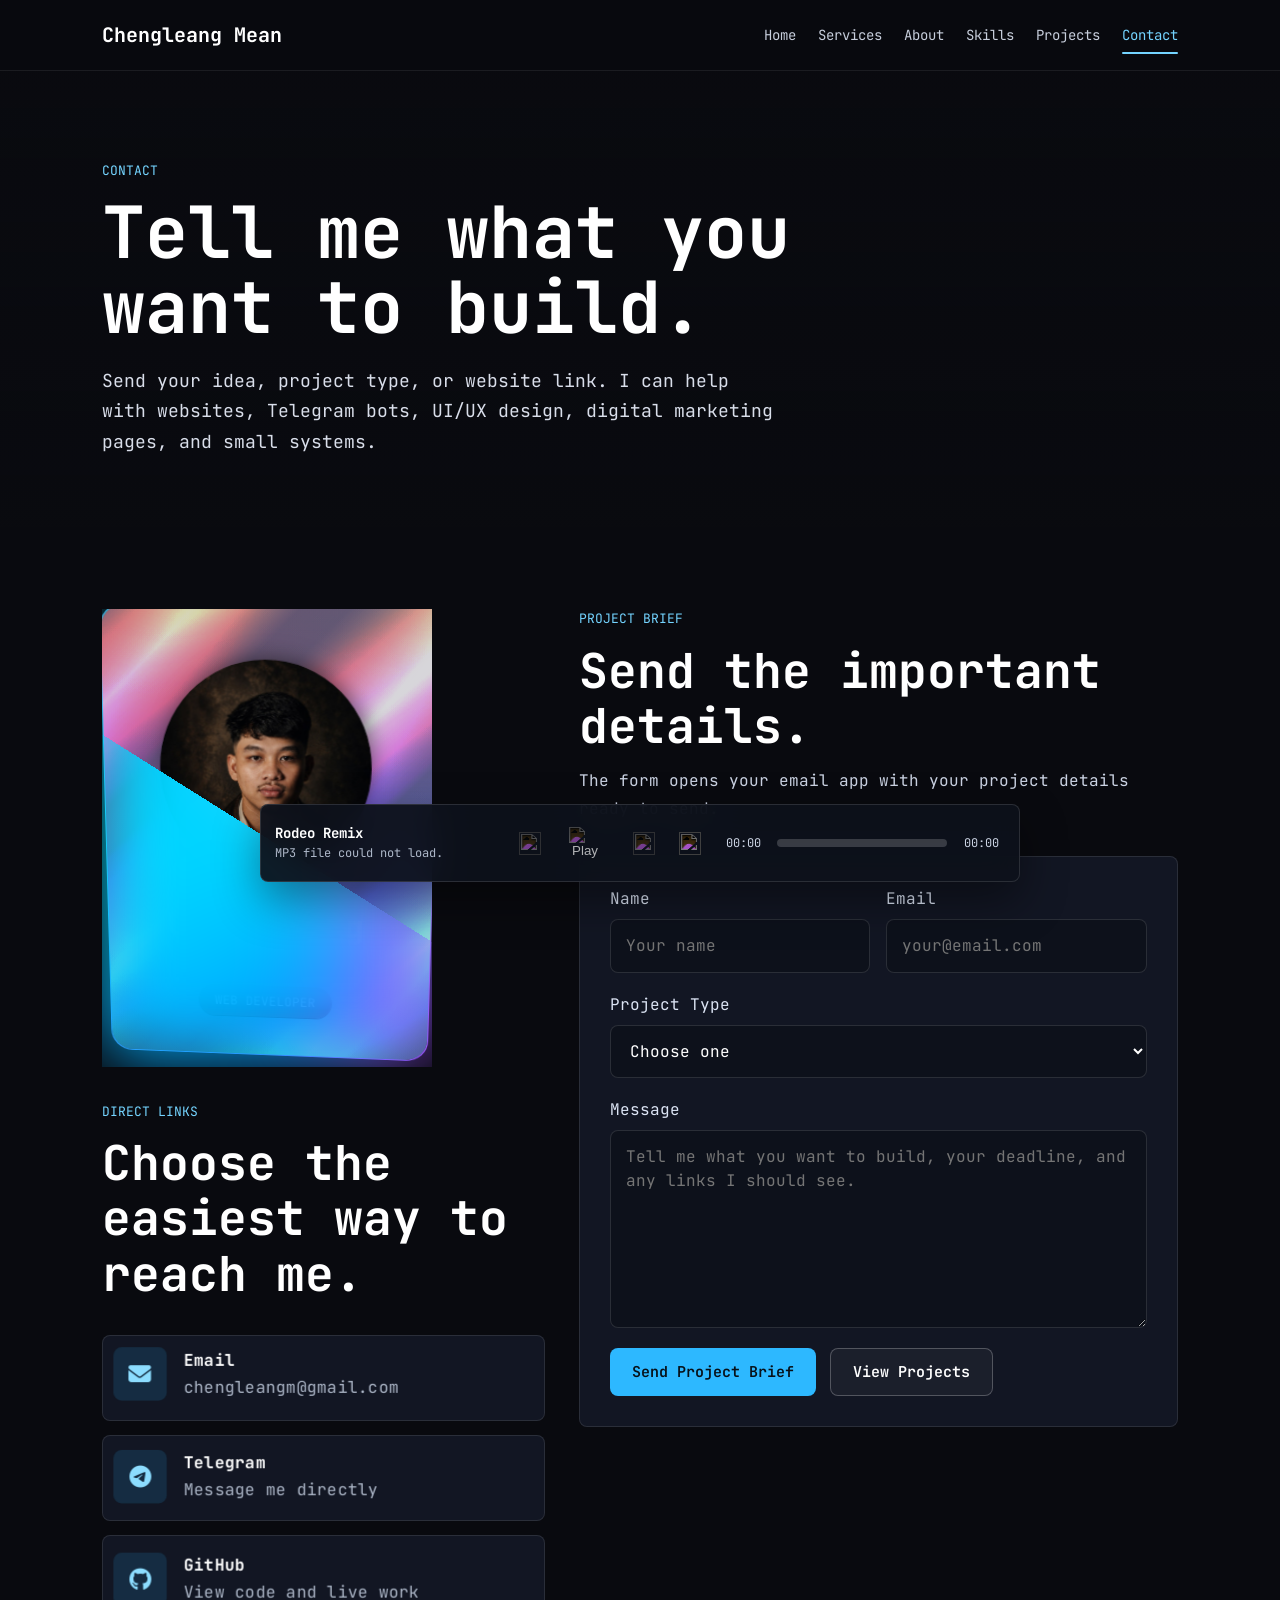
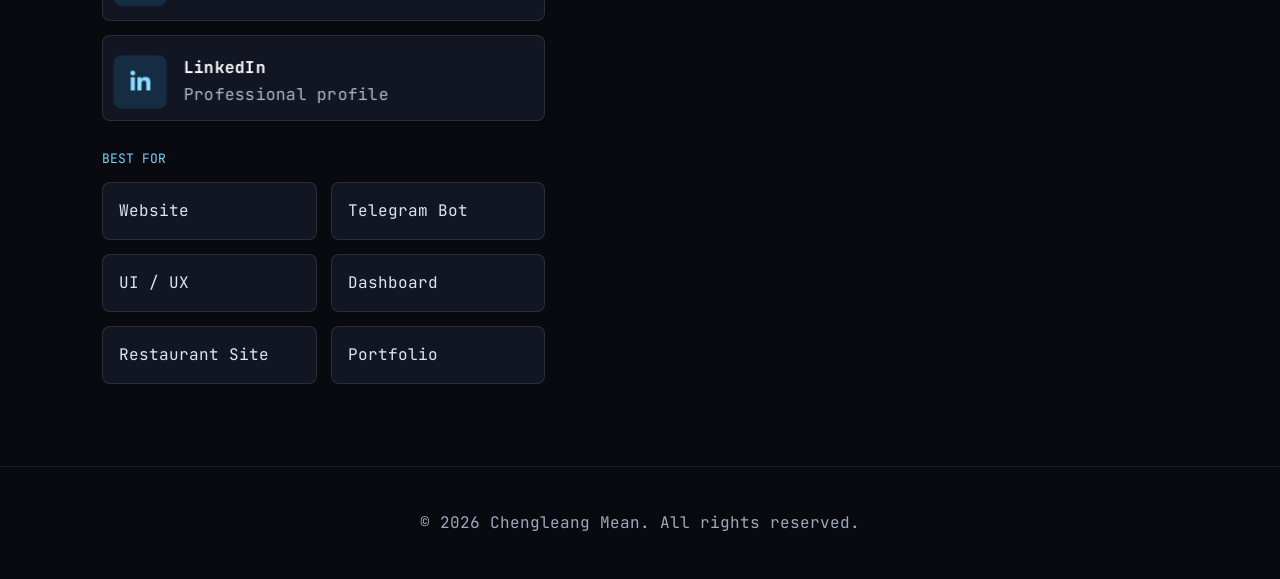
==== commit 2e9c6fb4: "Polish portfolio site" ====
--- a/contact.html
+++ b/contact.html
@@ -74,7 +74,7 @@
           </span>
         </a>
 
-        <a class="contact-method tilt-card reveal" href="https://github.com/" target="_blank" rel="noopener">
+        <a class="contact-method tilt-card reveal" href="https://github.com/chengleangm" target="_blank" rel="noopener">
           <i class="fab fa-github"></i>
           <span>
             <strong>GitHub</strong>
@@ -109,7 +109,7 @@
         <p class="eyebrow">Project Brief</p>
         <h2>Send the important details.</h2>
         <p class="contact-intro">
-          The form opens your email app. Replace the placeholder email later with your real address.
+          The form opens your email app with your project details ready to send.
         </p>
       </div>
 
--- a/style.css
+++ b/style.css
@@ -8,6 +8,12 @@
   scroll-behavior: smooth;
   -webkit-text-size-adjust: 100%;
   text-size-adjust: 100%;
+}
+
+@media (max-width: 768px) {
+  html {
+    scroll-behavior: auto;
+  }
 }
 
 body {
@@ -19,9 +25,31 @@
   line-height: 1.5;
 }
 
+body::selection {
+  background: rgba(116, 212, 255, 0.32);
+  color: #fff;
+}
+
 a {
   color: inherit;
   text-decoration: none;
+}
+
+a,
+button,
+input,
+select,
+textarea {
+  -webkit-tap-highlight-color: transparent;
+}
+
+a:focus-visible,
+button:focus-visible,
+input:focus-visible,
+select:focus-visible,
+textarea:focus-visible {
+  outline: 3px solid rgba(116, 212, 255, 0.88);
+  outline-offset: 4px;
 }
 
 .cursor-light {
@@ -62,6 +90,7 @@
 .logo {
   font-size: 20px;
   font-weight: 700;
+  white-space: nowrap;
 }
 
 .nav-links {
@@ -72,15 +101,36 @@
 }
 
 .nav-links a {
+  position: relative;
   white-space: nowrap;
+  transition: color 0.2s ease;
 }
 
 .nav-links a:hover {
   color: #fff;
 }
 
+.nav-links a::after {
+  content: "";
+  position: absolute;
+  left: 0;
+  right: 0;
+  bottom: -8px;
+  height: 2px;
+  border-radius: 999px;
+  background: #74d4ff;
+  transform: scaleX(0);
+  transform-origin: center;
+  transition: transform 0.2s ease;
+}
+
 .nav-links a.active {
   color: #74d4ff;
+}
+
+.nav-links a:hover::after,
+.nav-links a.active::after {
+  transform: scaleX(1);
 }
 
 .page-hero {
@@ -238,11 +288,13 @@
 .primary-btn {
   background: #2db8ff;
   color: #071018;
+  border: 1px solid rgba(45, 184, 255, 0.85);
 }
 
 .secondary-btn {
   border: 1px solid rgba(255, 255, 255, 0.24);
   color: #fff;
+  background: rgba(255, 255, 255, 0.04);
 }
 
 .hero-panel {
@@ -347,7 +399,7 @@
   height: 300px;
   background: #111;
   overflow: hidden;
-  border-radius: 20px;
+  border-radius: 8px;
   transform-style: preserve-3d;
   transition: transform 0.18s ease, box-shadow 0.35s ease;
   box-shadow: 0 20px 40px rgba(0,0,0,0.5);
@@ -384,11 +436,12 @@
   transform: translateZ(42px);
 }
 
-.card-info h1 {
+.card-info h1,
+.card-info h3 {
   max-width: 270px;
   font-size: 28px;
   line-height: 1.1;
-  margin-bottom: 10px;
+  margin: 0 0 10px;
   text-shadow: 0 2px 4px rgba(0,0,0,0.5);
 }
 
@@ -524,6 +577,7 @@
   border-radius: 8px;
   background: rgba(45, 184, 255, 0.14);
   color: #8cddff;
+  border: 1px solid rgba(45, 184, 255, 0.2);
 }
 
 .project-ring-section {
@@ -743,6 +797,7 @@
 .portfolio-music-bar span {
   display: block;
   width: 0%;
+  min-width: 0;
   height: 100%;
   border-radius: inherit;
   background: #2db8ff;
@@ -756,7 +811,10 @@
 
 .portfolio-icon-button,
 .portfolio-play-button {
+  display: inline-grid;
+  place-items: center;
   border: 0;
+  border-radius: 8px;
   background: transparent;
   cursor: pointer;
   opacity: 0.68;
@@ -865,7 +923,9 @@
 }
 
 .global-music-progress span {
+  display: block;
   width: 0%;
+  min-width: 0;
   height: 100%;
   border-radius: inherit;
   background: #2db8ff;
@@ -882,12 +942,25 @@
 .reveal {
   opacity: 0;
   transform: translateY(36px);
-  transition: opacity 0.75s ease, transform 0.75s ease;
+  transition: opacity 0.6s ease, transform 0.6s ease;
+  will-change: opacity, transform;
 }
 
 .reveal.is-visible {
   opacity: 1;
   transform: translateY(0);
+  will-change: auto;
+}
+
+@media (max-width: 768px) {
+  .reveal {
+    transition: opacity 0.3s ease, transform 0.3s ease;
+  }
+  
+  /* Show first batch of reveals immediately on mobile */
+  .reveal:nth-child(-n+6) {
+    transition-delay: 0ms !important;
+  }
 }
 
 .skills-grid span {
@@ -1715,6 +1788,7 @@
   }
 
   .nav-links a {
+    position: static;
     min-height: 40px;
     display: inline-flex;
     align-items: center;
@@ -1723,6 +1797,10 @@
     background: rgba(255, 255, 255, 0.05);
   }
 
+  .nav-links a::after {
+    display: none;
+  }
+
   .hero-section,
   .section-block,
   .page-hero {
@@ -1749,7 +1827,7 @@
 
   .card {
     width: 100%;
-    max-width: 360px;
+    max-width: 420px;
     height: clamp(280px, 82vw, 340px);
   }
 
@@ -1842,6 +1920,7 @@
   .project-card a,
   .service-detail-card a {
     width: 100%;
+    min-width: 0;
   }
 
   .hero-panel,
@@ -1861,7 +1940,8 @@
     padding: 18px;
   }
 
-  .card-info h1 {
+  .card-info h1,
+  .card-info h3 {
     font-size: 24px;
   }
 
